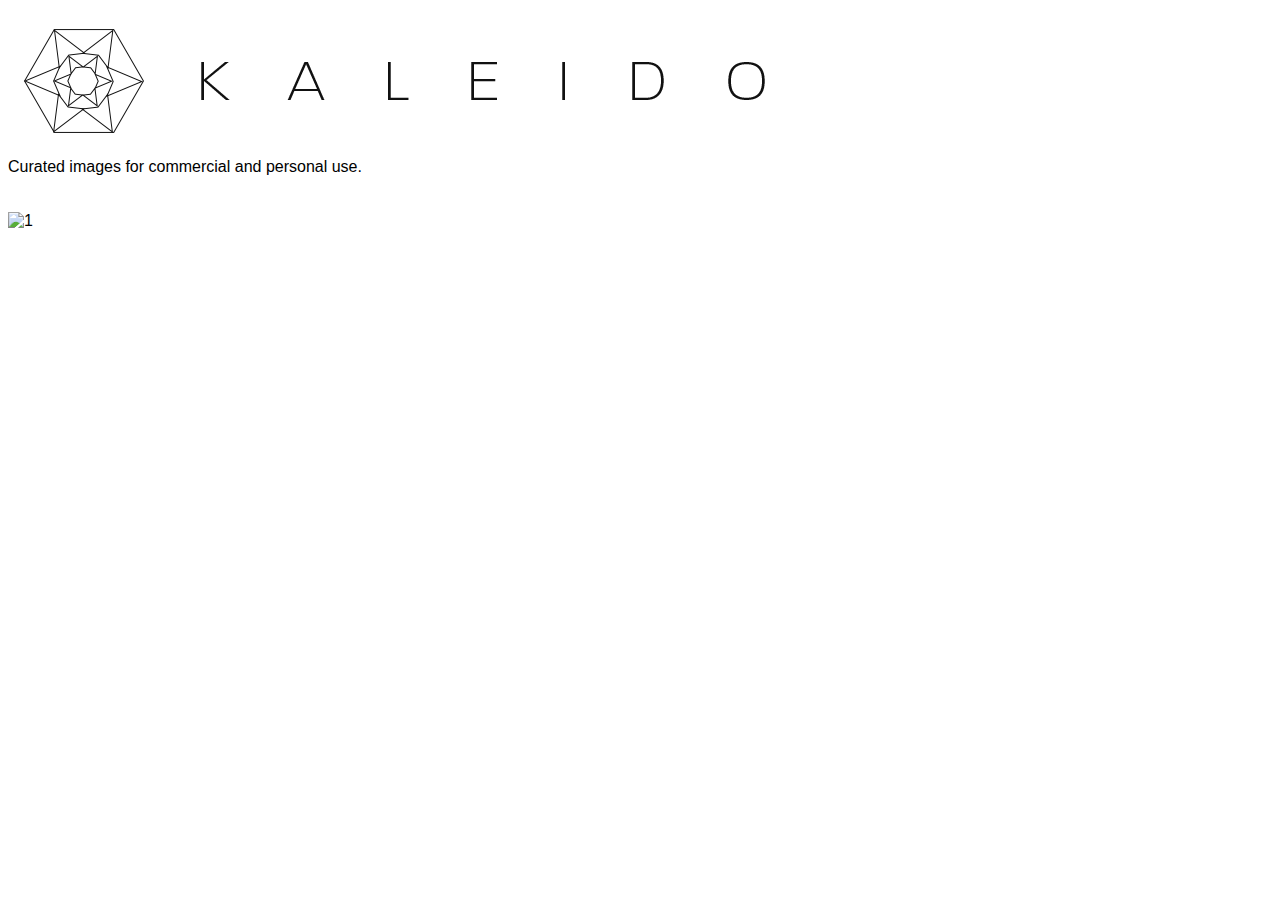
==== index.html @ bfd86067 "Added initial files" ====
<!DOCTYPE html>
<html lang="en" dir="ltr">
  <head>
    <meta charset="utf-8">
    <title>KALIEDO</title>
    <link rel="icon"  type="png" sizes="16×16" href="icon.png">
  </head>
  <body>

    <style media="screen">
    @import url('https://fonts.googleapis.com/css2?family=Montserrat:wght@200&display=swap');

    body
    {
      font-family: 'Raleway', sans-serif;
    }

    </style>

    <img src="logo.png" alt="logo">
    <br>
    Curated images for commercial and personal use.
    <br><br><br>
    <img src="https://images.unsplash.com/photo-1596999806074-eed73a11c38f?ixlib=rb-1.2.1&ixid=eyJhcHBfaWQiOjEyMDd9" style="width:20%;height:20%" alt="1">
  </body>
</html>
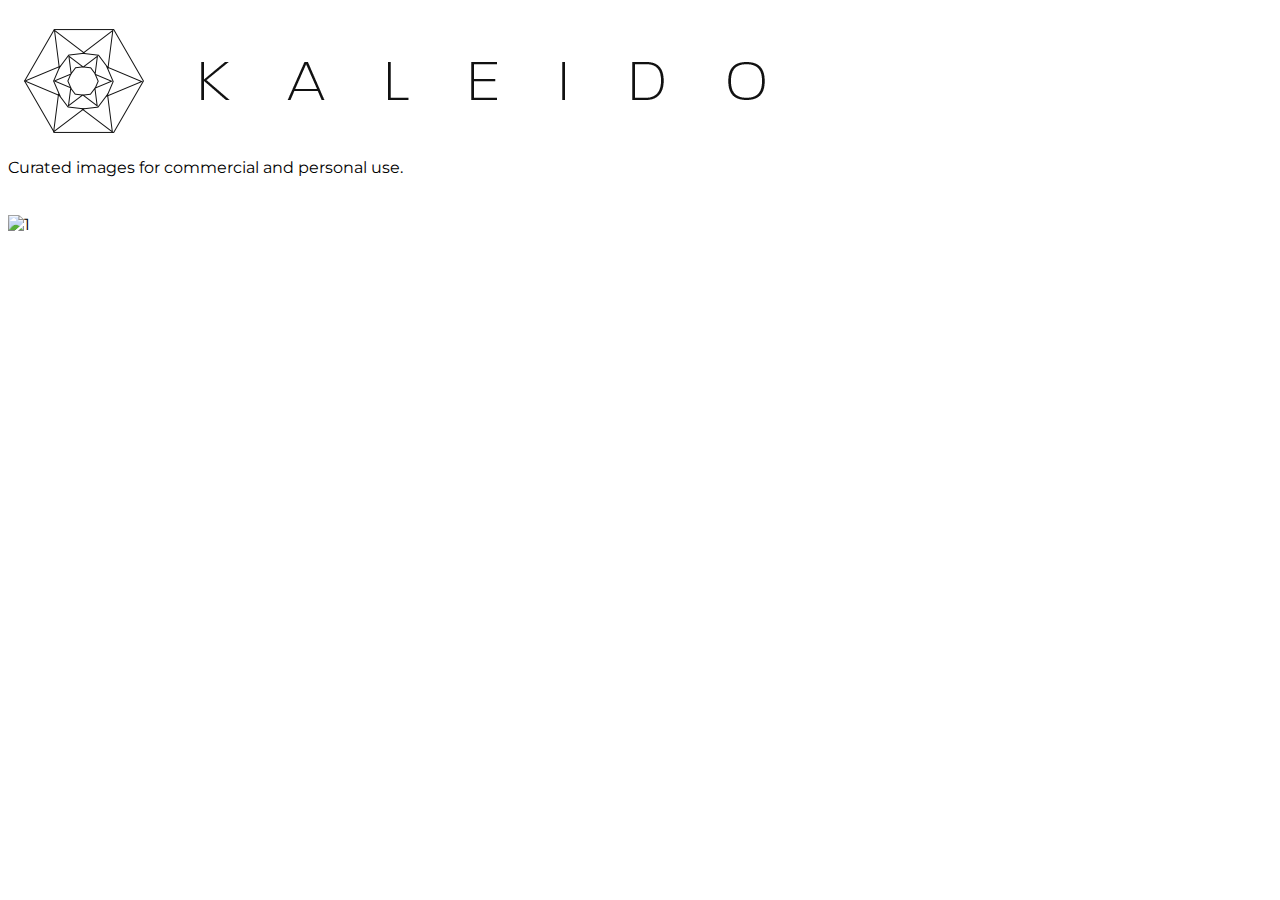
==== commit b68dc4e7: "Update index.html" ====
--- a/index.html
+++ b/index.html
@@ -12,7 +12,7 @@
 
     body
     {
-      font-family: 'Raleway', sans-serif;
+      font-family: 'Montserrat', sans-serif;
     }
 
     </style>
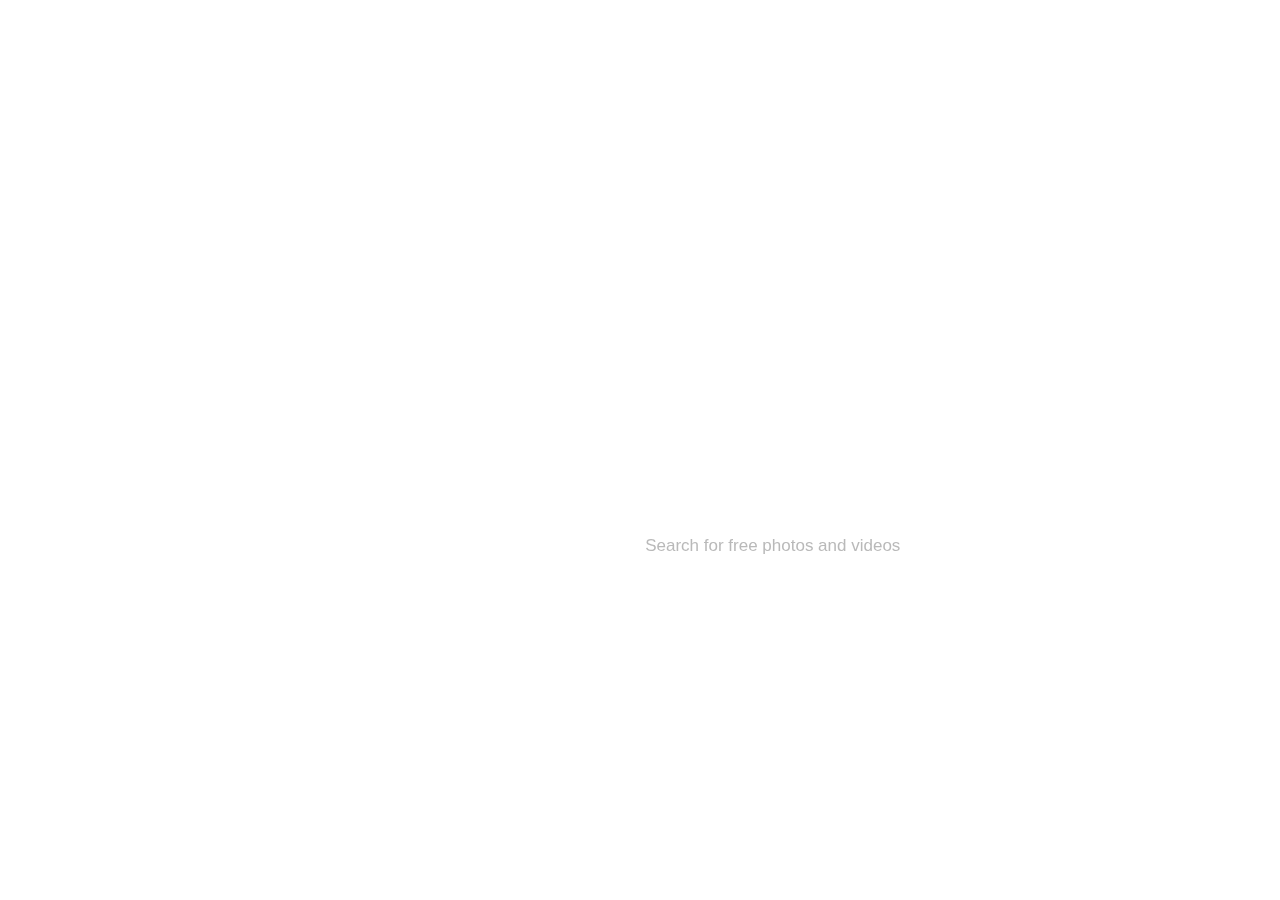
==== commit 22ed86ce: "login page added" ====
--- a/index.html
+++ b/index.html
@@ -1,26 +1,36 @@
-<!DOCTYPE html>
-<html lang="en" dir="ltr">
-  <head>
-    <meta charset="utf-8">
-    <title>KALIEDO</title>
-    <link rel="icon"  type="png" sizes="16×16" href="icon.png">
-  </head>
-  <body>
-
-    <style media="screen">
-    @import url('https://fonts.googleapis.com/css2?family=Montserrat:wght@200&display=swap');
-
-    body
-    {
-      font-family: 'Montserrat', sans-serif;
-    }
-
-    </style>
-
-    <img src="logo.png" alt="logo">
-    <br>
-    Curated images for commercial and personal use.
-    <br><br><br>
-    <img src="https://images.unsplash.com/photo-1596999806074-eed73a11c38f?ixlib=rb-1.2.1&ixid=eyJhcHBfaWQiOjEyMDd9" style="width:20%;height:20%" alt="1">
-  </body>
-</html>
+<!DOCTYPE html>
+<html lang="en" dir="ltr">
+  <head>
+    <meta charset="utf-8">
+    <title>KALIEDO</title>
+    <link rel="icon"  type="png" sizes="16×16" href="icon.png">
+    <link rel="stylesheet" href="style.css" type="text/css">
+  </head>
+<body>
+
+<video autoplay muted loop id="bgvid">
+  <source src="river.mp4" type="video/mp4">
+</video>
+
+<a href="login.html" class="btn">Sign In / Register</a>
+
+<div class="topnav">
+  <input type="text" placeholder="Search for free photos and videos">
+</div>
+
+
+	<div class="logo">
+    <a href="#"><img src="logotext.png" alt="logo"></a>
+	</div>
+
+	<div class="icon">
+		<img src="icon.png" alt="logo">
+	</div>
+
+
+    <br>
+   <!--  Curated images for commercial and personal use.
+    <br><br><br>
+   <img src="https://images.unsplash.com/photo-1596999806074-eed73a11c38f? ixlib=rb-1.2.1&ixid=eyJhcHBfaWQiOjEyMDd9" style="width:20%;height:20%" alt="1"> -->
+  </body>
+</html>
--- a/style.css
+++ b/style.css
@@ -0,0 +1,78 @@
+@import url('https://fonts.googleapis.com/css2?family=Montserrat:wght@200&display=swap');
+
+html {
+    height: 100%
+}
+
+    body
+    {
+      font-family: 'Raleway', sans-serif;
+    }
+
+#bgvid {
+  z-index: -1;
+  position: fixed;
+  right: 0;
+  bottom: 0;
+  width: 100%;
+  height: auto;
+}
+
+.topnav input[type=text] {
+  z-index: 2; 
+  float: right;
+  width: 36.3%;
+  padding: 8px;
+  border: none;
+  font-size: 17px;
+  font-family: 'Raleway', sans-serif;
+  margin-top: 520px;
+  margin-right: 160px;
+  border-radius: 4px;
+  opacity: 50%;
+}
+
+.logo
+{
+   z-index:1;
+   position: absolute;
+   /*top: 100%;
+   left: 60%;
+   width: 500px;
+   height: 500px;*/
+   margin-top: 450px;
+   margin-left: 600px;
+filter: brightness(0) invert(1);
+}
+
+.icon
+{z-index:1;
+	position: absolute;
+   width: 50%;
+   height: auto;
+   margin-top: 420px;
+   margin-left: 620px;
+	filter: brightness(0) invert(1);
+}
+
+.btn
+{
+	z-index:0;
+	position:absolute;
+	margin-top:10px;
+	margin-left: 87%;
+	background-color:transparent;
+	border-radius:4px;
+	border:2px solid #ffffff;
+	display:inline-block;
+	cursor:pointer;
+	color:#ffffff;
+	font-size:17px;
+	padding:8px 15px;
+	text-decoration:none;
+	font-family: 'Raleway', sans-serif;
+}
+.btn:hover {
+	background-color: rgba(255, 255, 255, 0.2);;
+	border:2px solid #15ab29;
+}
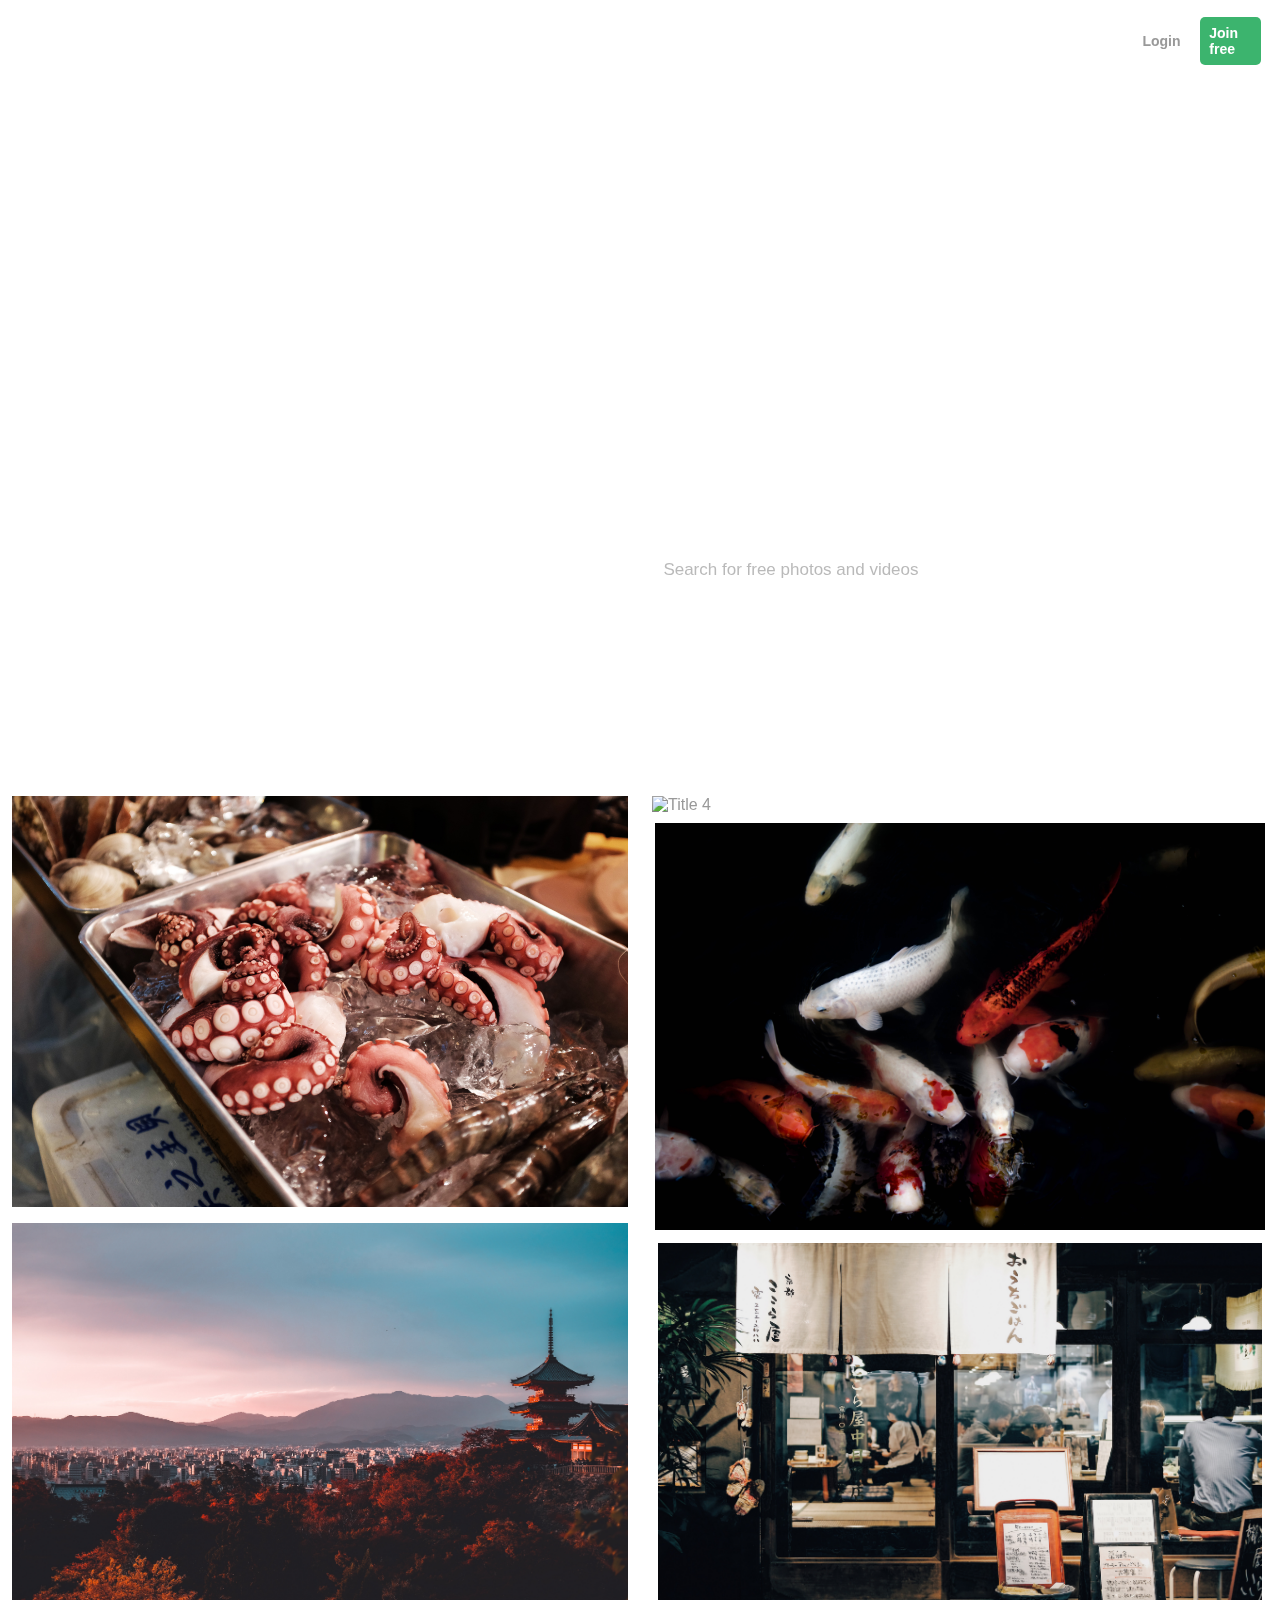
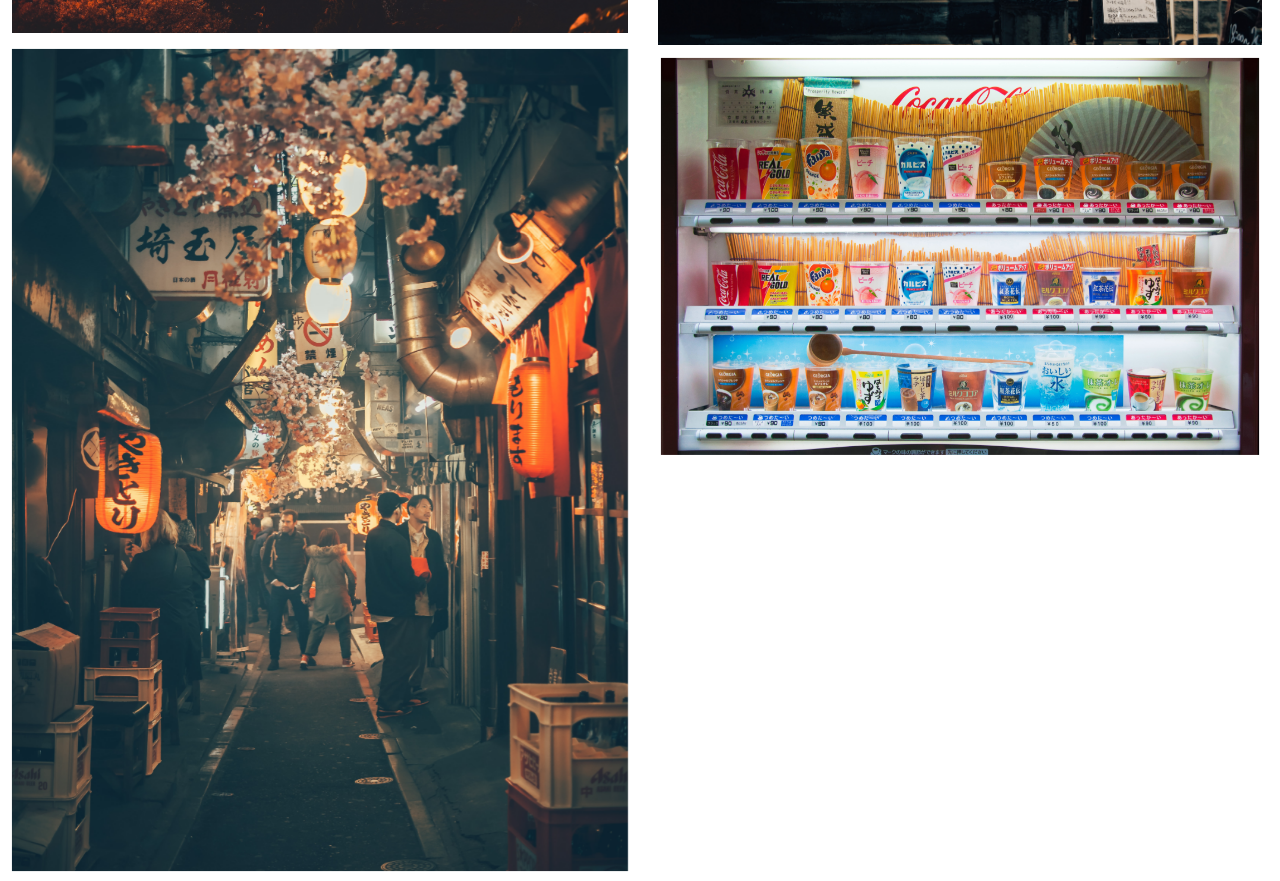
==== commit 3b66c5a0: "Gallery Added" ====
--- a/index.html
+++ b/index.html
@@ -4,6 +4,7 @@
     <meta charset="utf-8">
     <title>KALIEDO</title>
     <link rel="icon"  type="png" sizes="16×16" href="icon.png">
+    <link rel="stylesheet" href="https://cdnjs.cloudflare.com/ajax/libs/justifiedGallery/3.7.0/css/justifiedGallery.min.css" integrity="sha256-ZKOGvp7YVwX26g2d0ooDvbSBQSEiIi4Bd9FuK+12Zk0=" crossorigin="anonymous" />
     <link rel="stylesheet" href="style.css" type="text/css">
   </head>
 <body>
@@ -12,14 +13,23 @@
   <source src="river.mp4" type="video/mp4">
 </video>
 
-<a href="login.html" class="btn">Sign In / Register</a>
+
+<header>
+    <nav class="navbar">
+      
+      <ul class="nav">
+        <li><a href="login.html">Login</a></li>
+        <li><a href="login.html">Join free</a></li>
+      </ul>
+    </nav>
+
 
 <div class="topnav">
   <input type="text" placeholder="Search for free photos and videos">
 </div>
 
 
-	<div class="logo">
+	<div class="logox">
     <a href="#"><img src="logotext.png" alt="logo"></a>
 	</div>
 
@@ -32,5 +42,94 @@
    <!--  Curated images for commercial and personal use.
     <br><br><br>
    <img src="https://images.unsplash.com/photo-1596999806074-eed73a11c38f? ixlib=rb-1.2.1&ixid=eyJhcHBfaWQiOjEyMDd9" style="width:20%;height:20%" alt="1"> -->
-  </body>
+
+<br><br><br><br><br><br><br><br><br><br><br><br><br>
+
+
+
+<div class="gallery_mason">
+    <div class="img_mason">
+	<div class="img_mason_con">
+      	  <a href="img/1.jpg">
+            <img alt="Title 1" src="img/1.jpg" class="img_mason_con--img">
+	  </a>
+	  <div class="img_mason_con--context">
+        	<div class="img_mason_con--text">Octopus</div>
+      	  </div>
+	</div>
+    </div>
+    <div class="img_mason">
+	<div class="img_mason_con">
+      	  <a href="img/2.jpg">
+            <img alt="Title 2" src="img/2.jpg" class="img_mason_con--img">
+	  </a>
+	  <div class="img_mason_con--context">
+        	<div class="img_mason_con--text">Japan</div>
+      	  </div>
+	</div>
+    </div>
+    <div class="img_mason">
+	<div class="img_mason_con">
+      	  <a href="img/3.jpg">
+            <img alt="Title 3" src="img/3.jpg" class="img_mason_con--img">
+	  </a>
+	  <div class="img_mason_con--context">
+        	<div class="img_mason_con--text">Street</div>
+      	  </div>
+	</div>
+    </div>
+    <div class="img_mason">
+	<div class="img_mason_con">
+      	  <a href="img/4.jpg">
+            <img alt="Title 4" src="img/4.jpg" class="img_mason_con--img">
+	  </a>
+	  <div class="img_mason_con--context">
+        	<div class="img_mason_con--text">Temple</div>
+      	  </div>
+	</div>
+    <div class="img_mason">
+	<div class="img_mason_con">
+      	  <a href="img/5.jpg">
+            <img alt="Title 5" src="img/5.jpg" class="img_mason_con--img">
+	  </a>
+	  <div class="img_mason_con--context">
+        	<div class="img_mason_con--text">Koi</div>
+      	  </div>
+	</div>
+    <div class="img_mason">
+	<div class="img_mason_con">
+      	  <a href="img/6.jpg">
+            <img alt="Title 6" src="img/6.jpg" class="img_mason_con--img">
+	  </a>
+	  <div class="img_mason_con--context">
+        	<div class="img_mason_con--text">Hotel</div>
+      	  </div>
+	</div>
+    <div class="img_mason">
+	<div class="img_mason_con">
+      	  <a href="img/7.jpg">
+            <img alt="Title 7" src="img/7.jpg" class="img_mason_con--img">
+	  </a>
+	  <div class="img_mason_con--context">
+        	<div class="img_mason_con--text">Vender</div>
+      	  </div>
+	</div>
+    </div>
+
+  </div>
+
+<div class="bgrect"></div>
+
+
+<script src="https://cdnjs.cloudflare.com/ajax/libs/jquery/3.4.1/jquery.min.js" integrity="sha256-CSXorXvZcTkaix6Yvo6HppcZGetbYMGWSFlBw8HfCJo=" crossorigin="anonymous"></script>
+  <script src="https://cdnjs.cloudflare.com/ajax/libs/justifiedGallery/3.7.0/js/jquery.justifiedGallery.min.js" integrity="sha256-bIPvSCQ7+G5GbIXDt2B+9AMpCmFtxTVLU+aWAIPzL8I=" crossorigin="anonymous"></script>
+  <script>
+    $('#gallery').justifiedGallery({
+      rowHeight : 300,
+      
+      margins : 12
+    });
+  </script>  
+
+</body>
 </html>
--- a/style.css
+++ b/style.css
@@ -10,7 +10,7 @@
     }
 
 #bgvid {
-  z-index: -1;
+  z-index: -2;
   position: fixed;
   right: 0;
   bottom: 0;
@@ -32,9 +32,9 @@
   opacity: 50%;
 }
 
-.logo
+.logox
 {
-   z-index:1;
+   z-index:999;
    position: absolute;
    /*top: 100%;
    left: 60%;
@@ -76,3 +76,133 @@
 	background-color: rgba(255, 255, 255, 0.2);;
 	border:2px solid #15ab29;
 }
+
+
+/* Global */
+* {
+  box-sizing: border-box;
+  padding: 0;
+  margin: 0;
+}
+
+body {
+  font-family: 'Helvetica', sans-serif;
+}
+
+ul {
+  list-style: none;
+}
+
+a {
+  color: #999;
+  text-decoration: none;
+}
+
+/* Navbar */
+.navbar {
+  display: flex;
+  justify-content: space-between;
+  align-items: center;
+  padding: 1rem;
+}
+
+.nav {
+position:absolute;
+	margin-top:50px;
+	margin-left: 88%;
+  display: flex;
+  align-items: center;
+}
+
+.nav li {
+  margin-right: 1.2rem;
+}
+
+.nav li a {
+  font-size: 14px;
+  font-weight: 550;
+}
+
+.nav li:last-child a {
+  display: block;
+  background: #3cb46e;
+  color: #fff;
+  padding: 0.5rem 0.6rem;
+  border-radius: 5px;
+  transition: filter 0.5s;
+}
+
+.nav li:last-child a:hover {
+  filter: brightness(85%);
+}
+
+
+/* Category nav */
+.category-nav {
+  position: absolute;
+  margin-top: 680px;
+  display: flex;
+  padding-left: 0.6rem;
+  overflow: hidden;
+}
+
+.category-nav .category {
+  padding: 0.8rem;
+}
+
+.category a {
+  font-size: 14px;
+  font-weight: 500;
+  letter-spacing: 1px;
+  line-height: 1;
+}
+
+
+/* Images */
+.gallery_mason {
+  display: block;
+  margin-top: 500px;
+  width: 100%;
+  column-count: 2;
+  column-gap: 0;
+}
+.img_mason {
+  break-inside: avoid-column;
+  padding: 3px;
+}
+
+.img_mason_con {
+  padding: 3px;
+}
+
+.img_mason_con--img {
+  max-width: 100%;
+  padding: 6px;
+  opacity: 1;
+  transition: .2s ease;
+  backface-visibility: hidden;
+}
+
+.img_mason_con--context {
+  transition: .2s ease;
+  opacity: 0;
+  position: relative;
+  margin-left: 40px;
+  margin-top: -30px;
+  transform: translate(-50%, -50%);
+  -ms-transform: translate(-50%, -50%);
+  text-align: center;
+}
+
+.img_mason_con:hover .img_mason_con--img {
+  filter: brightness(80%);
+}
+
+.img_mason_con:hover .img_mason_con--context {
+  opacity: 1;
+}
+
+.img_mason_con--text {
+  color: white;
+  font-size: 16px;
+}
